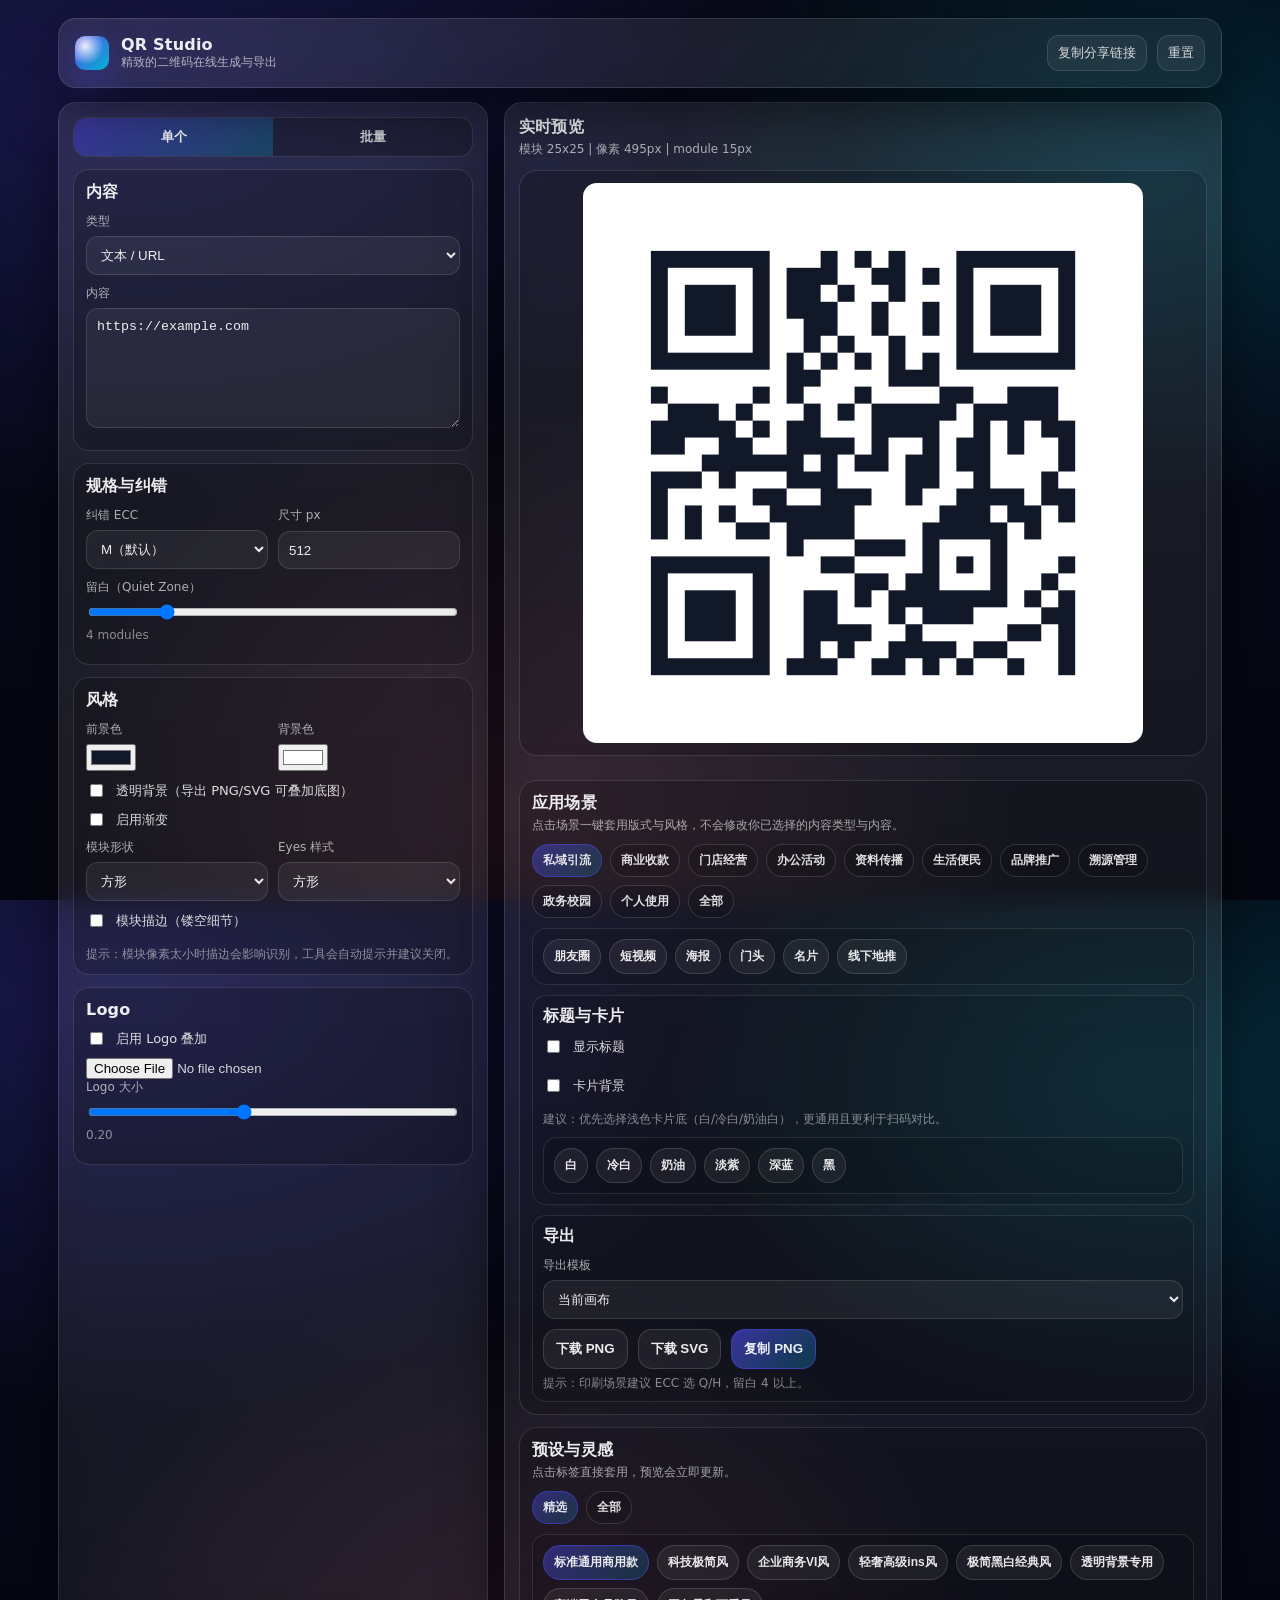
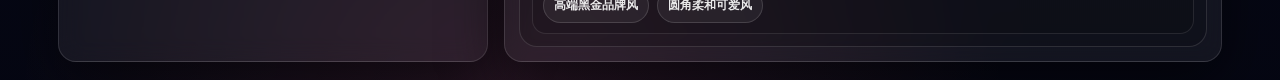
==== index.html @ b196298b "feat: add QR Studio static QR generator Co-authored-by: monkeycode-ai <monkeycode-ai@chaitin.com>" ====
<!doctype html>
<html lang="zh-Hans">
  <head>
    <meta charset="UTF-8" />
    <meta name="viewport" content="width=device-width, initial-scale=1" />
    <title>QR Studio</title>
    <meta name="description" content="精致、丰富、灵活的二维码在线生成工具" />
    <link rel="stylesheet" href="./assets/style.css" />
  </head>
  <body>
    <div class="app">
      <header class="topbar">
        <div class="brand">
          <div class="brandMark" aria-hidden="true"></div>
          <div>
            <div class="brandName">QR Studio</div>
            <div class="brandSub">精致的二维码在线生成与导出</div>
          </div>
        </div>
        <div class="topActions">
          <a class="link" href="#" id="btnShareLink">复制分享链接</a>
          <a class="link" href="#" id="btnReset">重置</a>
        </div>
      </header>

      <main class="layout">
        <section class="panel controls" aria-label="配置面板">
          <div class="segmented" role="tablist" aria-label="模式">
            <button class="segBtn" type="button" role="tab" aria-selected="true" data-mode="single">单个</button>
            <button class="segBtn" type="button" role="tab" aria-selected="false" data-mode="batch">批量</button>
          </div>

          <div class="card" id="singleMode">
            <div class="cardTitle">内容</div>
            <div class="row">
              <label class="field">
                <span class="label">类型</span>
                <select id="payloadType">
                  <option value="text">文本 / URL</option>
                  <option value="url">URL(UTM)</option>
                  <option value="wifi">WiFi</option>
                  <option value="vcard">名片 vCard</option>
                  <option value="mecard">名片 MeCard</option>
                  <option value="tel">电话</option>
                  <option value="sms">短信 SMS</option>
                  <option value="email">邮件 Email</option>
                  <option value="geo">地理位置</option>
                  <option value="event">日历事件</option>
                  <option value="image">图片链接</option>
                  <option value="file">文件下载</option>
                  <option value="audio">音频链接</option>
                  <option value="video">视频链接</option>
                  <option value="form">表单链接</option>
                  <option value="h5">H5 页面</option>
                  <option value="social">微信/QQ/抖音/小红书跳转</option>
                  <option value="multi">聚合码（多平台）</option>
                </select>
              </label>
            </div>

            <div id="payloadForm"></div>
          </div>

          <div class="card hidden" id="batchMode">
            <div class="cardTitle">批量内容</div>
            <div class="hint">每行一条内容（URL 或文本）。最多 50 条。</div>
            <label class="field">
              <span class="label">内容列表</span>
              <textarea id="batchInput" rows="6" placeholder="https://example.com\n欢迎关注我们\n..." spellcheck="false"></textarea>
            </label>

            <div class="row">
              <label class="field">
                <span class="label">文件名前缀</span>
                <input id="batchPrefix" type="text" value="qr" placeholder="qr" />
              </label>
            </div>

            <div class="row actions">
              <button class="btn" type="button" id="btnBatchPreview">生成列表</button>
              <button class="btn primary" type="button" id="btnBatchZip">ZIP 打包下载</button>
            </div>
          </div>

          <div class="card">
            <div class="cardTitle">规格与纠错</div>
            <div class="grid2">
              <label class="field">
                <span class="label">纠错 ECC</span>
                <select id="ecc">
                  <option value="M">M（默认）</option>
                  <option value="L">L（容量更大）</option>
                  <option value="Q">Q（更稳）</option>
                  <option value="H">H（最稳）</option>
                </select>
              </label>

              <label class="field">
                <span class="label">尺寸 px</span>
                <input id="sizePx" type="number" min="160" max="2048" step="16" value="512" />
              </label>
            </div>

            <label class="field">
              <span class="label">留白（Quiet Zone）</span>
              <input id="marginModules" type="range" min="1" max="16" value="4" />
              <div class="rangeMeta"><span id="marginModulesValue">4</span> modules</div>
            </label>
          </div>

          <div class="card">
            <div class="cardTitle">风格</div>

            <div class="grid2">
              <label class="field">
                <span class="label">前景色</span>
                <input id="fg" type="color" value="#0b1220" />
              </label>
              <label class="field">
                <span class="label">背景色</span>
                <input id="bg" type="color" value="#ffffff" />
              </label>
            </div>

            <div class="row">
              <label class="check">
                <input id="bgTransparent" type="checkbox" />
                <span>透明背景（导出 PNG/SVG 可叠加底图）</span>
              </label>
            </div>

            <div class="row">
              <label class="check">
                <input id="gradientEnabled" type="checkbox" />
                <span>启用渐变</span>
              </label>
            </div>

            <div class="grid2" id="gradientControls">
              <label class="field">
                <span class="label">渐变色 2</span>
                <input id="gradientColor2" type="color" value="#4f46e5" />
              </label>
              <label class="field">
                <span class="label">角度</span>
                <input id="gradientAngle" type="number" min="0" max="359" value="45" />
              </label>
            </div>

            <div class="grid2">
              <label class="field">
                <span class="label">模块形状</span>
                <select id="moduleShape">
                  <option value="square">方形</option>
                  <option value="rounded">圆角</option>
                  <option value="dot">圆点</option>
                  <option value="blob">连通圆角</option>
                  <option value="soft">柔和方块</option>
                </select>
              </label>
              <label class="field">
                <span class="label">Eyes 样式</span>
                <select id="eyeStyle">
                  <option value="square">方形</option>
                  <option value="rounded">圆角</option>
                  <option value="dot">圆点</option>
                  <option value="ring">圆环</option>
                  <option value="orbit">中心圆</option>
                  <option value="notched">切角</option>
                  <option value="double">双线框</option>
                </select>
              </label>
            </div>

            <div class="row">
              <label class="check">
                <input id="moduleInsetEnabled" type="checkbox" />
                <span>模块描边（镂空细节）</span>
              </label>
            </div>
            <label class="field" id="moduleInsetControls">
              <span class="label">强度</span>
              <input id="moduleInset" type="range" min="0.04" max="0.22" step="0.01" value="0.12" />
              <div class="rangeMeta"><span id="moduleInsetValue">0.12</span></div>
            </label>
            <div class="hint">提示：模块像素太小时描边会影响识别，工具会自动提示并建议关闭。</div>
          </div>

          <div class="card">
            <div class="cardTitle">Logo</div>
            <div class="row">
              <label class="check">
                <input id="logoEnabled" type="checkbox" />
                <span>启用 Logo 叠加</span>
              </label>
            </div>
            <div class="row">
              <input id="logoFile" type="file" accept="image/*" />
            </div>
            <label class="field">
              <span class="label">Logo 大小</span>
              <input id="logoScale" type="range" min="0.10" max="0.34" step="0.01" value="0.20" />
              <div class="rangeMeta"><span id="logoScaleValue">0.20</span></div>
            </label>
            <div class="hint" id="logoHint"></div>
          </div>

          <!-- 标题与卡片已整合到右侧“应用场景”，减少左侧页面长度 -->

          <!-- 预设与灵感已移动到右侧预览区，减少重复与操作 -->

           <!-- 导出已整合到右侧“应用场景”，减少左侧页面长度 -->

          <div class="toast" id="toast" role="status" aria-live="polite"></div>
        </section>

        <section class="panel preview" aria-label="预览">
          <div class="previewHeader">
            <div>
              <div class="previewTitle">实时预览</div>
              <div class="previewMeta" id="previewMeta">准备就绪</div>
            </div>
            <div class="warnings" id="warnings"></div>
          </div>

          <div class="canvasWrap">
            <canvas id="canvas" width="800" height="800"></canvas>
          </div>

          <div class="scenarioWrap" aria-label="应用场景">
            <div class="inspirationHeader">
              <div>
                <div class="inspirationTitle">应用场景</div>
                <div class="inspirationHint">点击场景一键套用版式与风格，不会修改你已选择的内容类型与内容。</div>
              </div>
            </div>

            <div class="presetFilters" id="sceneFilters" aria-label="场景筛选">
              <button class="chip" type="button" data-cat="private">私域引流</button>
              <button class="chip" type="button" data-cat="payment">商业收款</button>
              <button class="chip" type="button" data-cat="store">门店经营</button>
              <button class="chip" type="button" data-cat="office">办公活动</button>
              <button class="chip" type="button" data-cat="docs">资料传播</button>
              <button class="chip" type="button" data-cat="life">生活便民</button>
              <button class="chip" type="button" data-cat="brand">品牌推广</button>
              <button class="chip" type="button" data-cat="trace">溯源管理</button>
              <button class="chip" type="button" data-cat="gov">政务校园</button>
              <button class="chip" type="button" data-cat="personal">个人使用</button>
              <button class="chip" type="button" data-cat="all">全部</button>
            </div>

            <div class="presetButtonsWrap" aria-label="场景按钮区">
              <div class="presetButtons" id="sceneButtons" aria-label="场景按钮"></div>
            </div>

            <div class="sceneLayout" aria-label="场景版式">
              <div class="sceneLayoutTitle">标题与卡片</div>

              <div class="row">
                <label class="check">
                  <input id="captionEnabled" type="checkbox" />
                  <span>显示标题</span>
                </label>
              </div>
              <div class="grid2" id="captionControls">
                <label class="field">
                  <span class="label">标题</span>
                  <input id="captionTitle" type="text" placeholder="扫码访问" />
                </label>
                <label class="field">
                  <span class="label">副标题</span>
                  <input id="captionSubtitle" type="text" placeholder="example.com" />
                </label>
              </div>

              <div class="row" style="margin-top: 10px;">
                <label class="check">
                  <input id="cardEnabled" type="checkbox" checked />
                  <span>卡片背景</span>
                </label>
              </div>
              <div class="grid2" id="cardControls">
                <label class="field">
                  <span class="label">圆角</span>
                  <input id="cardRadius" type="number" min="0" max="48" value="20" />
                </label>
                <label class="field">
                  <span class="label">内边距</span>
                  <input id="cardPadding" type="number" min="0" max="64" value="22" />
                </label>
                <label class="field">
                  <span class="label">背景色</span>
                  <input id="cardBg" type="color" value="#ffffff" />
                </label>
              </div>

              <div class="hint" id="cardBgHint">建议：优先选择浅色卡片底（白/冷白/奶油白），更通用且更利于扫码对比。</div>
              <div class="presetButtonsWrap" id="cardBgSuggestions" aria-label="卡片背景色建议">
                <div class="presetButtons" aria-label="建议颜色">
                  <button class="presetBtn" type="button" data-color="#ffffff" title="#ffffff">白</button>
                  <button class="presetBtn" type="button" data-color="#f8fafc" title="#f8fafc">冷白</button>
                  <button class="presetBtn" type="button" data-color="#fff7ed" title="#fff7ed">奶油</button>
                  <button class="presetBtn" type="button" data-color="#f5f3ff" title="#f5f3ff">淡紫</button>
                  <button class="presetBtn" type="button" data-color="#0b1020" title="#0b1020">深蓝</button>
                  <button class="presetBtn" type="button" data-color="#070a12" title="#070a12">黑</button>
                </div>
              </div>
            </div>

            <div class="sceneLayout" aria-label="导出">
              <div class="sceneLayoutTitle">导出</div>

              <div class="row">
                <label class="field grow">
                  <span class="label">导出模板</span>
                  <select id="exportTemplate">
                    <option value="current">当前画布</option>
                    <option value="sticker800">贴纸 800x800</option>
                    <option value="card1200x800">名片 1200x800</option>
                    <option value="poster1080x1920">海报 1080x1920</option>
                    <option value="a4">A4 2480x3508</option>
                  </select>
                </label>
              </div>

              <div class="row actions">
                <button class="btn" type="button" id="btnPng">下载 PNG</button>
                <button class="btn" type="button" id="btnSvg">下载 SVG</button>
                <button class="btn primary" type="button" id="btnCopy">复制 PNG</button>
              </div>

              <div class="hint">提示：印刷场景建议 ECC 选 Q/H，留白 4 以上。</div>
            </div>
          </div>

          <div class="inspirationWrap" aria-label="预设与灵感">
            <div class="inspirationHeader">
              <div>
                <div class="inspirationTitle">预设与灵感</div>
                <div class="inspirationHint">点击标签直接套用，预览会立即更新。</div>
              </div>
            </div>

            <div class="presetFilters" id="presetFilters" aria-label="预设筛选">
              <button class="chip" type="button" data-tag="featured">精选</button>
              <button class="chip" type="button" data-tag="all">全部</button>
            </div>

            <div class="presetButtonsWrap" id="presetButtonsWrap" aria-label="灵感按钮区">
              <div class="presetButtons" id="presetButtons" aria-label="灵感按钮"></div>
            </div>
          </div>

          <div class="batchWrap hidden" id="batchResults">
            <div class="batchTitle">批量结果</div>
            <div class="batchGrid" id="batchGrid"></div>
          </div>
        </section>
      </main>
    </div>

    <script src="./assets/vendor/qrcode-generator.js"></script>
    <script type="module" src="./assets/app.js"></script>
  </body>
</html>
---- assets/style.css ----
:root {
  --bg: #070a12;
  --panel: rgba(255, 255, 255, 0.08);
  --panel2: rgba(255, 255, 255, 0.10);
  --stroke: rgba(255, 255, 255, 0.12);
  --text: rgba(255, 255, 255, 0.92);
  --muted: rgba(255, 255, 255, 0.65);
  --muted2: rgba(255, 255, 255, 0.50);
  --shadow: 0 18px 60px rgba(0, 0, 0, 0.55);
  --radius: 18px;
  --accent: #4f46e5;
  --accent2: #06b6d4;
  --danger: #fb7185;
}

* { box-sizing: border-box; }

html, body {
  height: 100%;
}

body {
  margin: 0;
  font-family: ui-sans-serif, system-ui, -apple-system, Segoe UI, Roboto, Helvetica, Arial, "Apple Color Emoji", "Segoe UI Emoji";
  color: var(--text);
  background:
    radial-gradient(1200px 700px at 10% 10%, rgba(79, 70, 229, 0.28), transparent 60%),
    radial-gradient(900px 600px at 90% 20%, rgba(6, 182, 212, 0.22), transparent 55%),
    radial-gradient(900px 800px at 40% 90%, rgba(251, 113, 133, 0.14), transparent 55%),
    linear-gradient(180deg, #050712, #060816 55%, #050611);
}

.app {
  max-width: 1200px;
  margin: 0 auto;
  padding: 18px;
}

.topbar {
  display: flex;
  justify-content: space-between;
  align-items: center;
  gap: 12px;
  padding: 16px;
  border-radius: var(--radius);
  background: linear-gradient(135deg, rgba(255, 255, 255, 0.10), rgba(255, 255, 255, 0.06));
  border: 1px solid var(--stroke);
  box-shadow: var(--shadow);
  position: sticky;
  top: 12px;
  backdrop-filter: blur(12px);
  z-index: 10;
}

.brand {
  display: flex;
  align-items: center;
  gap: 12px;
}

.brandMark {
  width: 34px;
  height: 34px;
  border-radius: 10px;
  background:
    radial-gradient(circle at 30% 30%, rgba(255,255,255,0.9), rgba(255,255,255,0.0) 55%),
    linear-gradient(135deg, var(--accent), var(--accent2));
  box-shadow: 0 12px 30px rgba(79, 70, 229, 0.35);
}

.brandName {
  font-weight: 700;
  letter-spacing: 0.2px;
}

.brandSub {
  font-size: 12px;
  color: var(--muted);
}

.topActions {
  display: flex;
  gap: 10px;
  align-items: center;
}

.link {
  color: rgba(255,255,255,0.82);
  text-decoration: none;
  font-size: 13px;
  padding: 8px 10px;
  border: 1px solid rgba(255,255,255,0.12);
  border-radius: 12px;
  background: rgba(255,255,255,0.06);
}

.link:hover {
  background: rgba(255,255,255,0.09);
}

.layout {
  display: grid;
  grid-template-columns: 430px 1fr;
  gap: 16px;
  margin-top: 14px;
}

.panel {
  border-radius: var(--radius);
  border: 1px solid var(--stroke);
  background: linear-gradient(180deg, rgba(255,255,255,0.10), rgba(255,255,255,0.06));
  box-shadow: var(--shadow);
  backdrop-filter: blur(12px);
}

.controls {
  padding: 14px;
}

.preview {
  padding: 14px;
  display: flex;
  flex-direction: column;
  gap: 12px;
}

.segmented {
  display: grid;
  grid-template-columns: 1fr 1fr;
  background: rgba(0,0,0,0.22);
  border: 1px solid rgba(255,255,255,0.12);
  border-radius: 14px;
  overflow: hidden;
  margin-bottom: 12px;
}

.segBtn {
  appearance: none;
  border: 0;
  background: transparent;
  color: rgba(255,255,255,0.78);
  padding: 10px 12px;
  font-weight: 600;
  cursor: pointer;
}

.segBtn[aria-selected="true"] {
  background: linear-gradient(135deg, rgba(79, 70, 229, 0.55), rgba(6, 182, 212, 0.25));
  color: rgba(255,255,255,0.96);
}

.card {
  border-radius: 16px;
  border: 1px solid rgba(255,255,255,0.12);
  background: rgba(0,0,0,0.18);
  padding: 12px;
  margin-bottom: 12px;
}

.cardTitle {
  font-weight: 700;
  margin-bottom: 10px;
  letter-spacing: 0.2px;
}

.row {
  display: flex;
  gap: 10px;
  align-items: center;
}

.actions {
  justify-content: flex-start;
}

.grow { flex: 1; }

.grid2 {
  display: grid;
  grid-template-columns: 1fr 1fr;
  gap: 10px;
}

.field {
  display: grid;
  gap: 6px;
  margin-bottom: 10px;
  width: 100%;
}

.label {
  font-size: 12px;
  color: var(--muted);
}

input[type="text"],
input[type="number"],
textarea,
select {
  width: 100%;
  color: rgba(255,255,255,0.92);
  background: rgba(255,255,255,0.06);
  border: 1px solid rgba(255,255,255,0.12);
  border-radius: 12px;
  padding: 10px 10px;
  outline: none;
}

textarea {
  resize: vertical;
  min-height: 120px;
}

input[type="file"] {
  width: 100%;
  color: rgba(255,255,255,0.82);
}

input:focus, textarea:focus, select:focus {
  border-color: rgba(79, 70, 229, 0.7);
  box-shadow: 0 0 0 3px rgba(79, 70, 229, 0.18);
}

.check {
  display: flex;
  gap: 10px;
  align-items: center;
  color: rgba(255,255,255,0.85);
  font-size: 13px;
  margin-bottom: 10px;
}

.btn {
  appearance: none;
  border: 1px solid rgba(255,255,255,0.14);
  background: rgba(255,255,255,0.06);
  color: rgba(255,255,255,0.92);
  padding: 10px 12px;
  border-radius: 14px;
  cursor: pointer;
  font-weight: 650;
}

.btn:hover {
  background: rgba(255,255,255,0.09);
}

.btn.primary {
  border-color: rgba(79,70,229,0.55);
  background: linear-gradient(135deg, rgba(79,70,229,0.65), rgba(6,182,212,0.26));
}

.btn.primary:hover {
  filter: brightness(1.03);
}

.hint {
  color: var(--muted2);
  font-size: 12px;
  line-height: 1.35;
  margin-top: 6px;
}

.rangeMeta {
  font-size: 12px;
  color: var(--muted2);
}

#moduleInsetControls.hidden {
  display: none;
}

.hidden { display: none !important; }

.previewHeader {
  display: flex;
  justify-content: space-between;
  align-items: flex-start;
  gap: 12px;
}

.previewTitle {
  font-weight: 800;
  letter-spacing: 0.2px;
}

.previewMeta {
  color: var(--muted);
  font-size: 12px;
  margin-top: 3px;
}

.warnings {
  display: grid;
  gap: 8px;
  min-width: 240px;
}

.warn {
  border: 1px solid rgba(251, 113, 133, 0.28);
  background: rgba(251, 113, 133, 0.10);
  color: rgba(255,255,255,0.92);
  border-radius: 14px;
  padding: 10px 10px;
  font-size: 12px;
  line-height: 1.35;
}

.canvasWrap {
  border-radius: 18px;
  border: 1px solid rgba(255,255,255,0.12);
  background: rgba(0,0,0,0.16);
  padding: 12px;
  display: grid;
  place-items: center;
}

canvas {
  width: min(560px, 100%);
  height: auto;
  border-radius: 14px;
}

.batchWrap {
  border-radius: 18px;
  border: 1px solid rgba(255,255,255,0.12);
  background: rgba(0,0,0,0.16);
  padding: 12px;
}

.inspirationWrap {
  border-radius: 18px;
  border: 1px solid rgba(255,255,255,0.12);
  background: rgba(0,0,0,0.16);
  padding: 12px;
}

.scenarioWrap {
  border-radius: 18px;
  border: 1px solid rgba(255,255,255,0.12);
  background: rgba(0,0,0,0.16);
  padding: 12px;
  margin-top: 12px;
}

.sceneLayout {
  margin-top: 10px;
  border-radius: 14px;
  border: 1px solid rgba(255,255,255,0.10);
  background: rgba(0,0,0,0.10);
  padding: 10px;
}

.sceneLayoutTitle {
  font-weight: 800;
  letter-spacing: 0.2px;
  margin-bottom: 10px;
}

.inspirationHeader {
  display: flex;
  justify-content: space-between;
  align-items: flex-start;
  gap: 12px;
  margin-bottom: 8px;
}

.inspirationTitle {
  font-weight: 800;
  letter-spacing: 0.2px;
}

.inspirationHint {
  color: rgba(255,255,255,0.62);
  font-size: 12px;
  margin-top: 3px;
}

.batchTitle {
  font-weight: 750;
  margin-bottom: 10px;
}

.batchGrid {
  display: grid;
  grid-template-columns: repeat(2, minmax(0, 1fr));
  gap: 10px;
}

.batchItem {
  border: 1px solid rgba(255,255,255,0.12);
  border-radius: 16px;
  background: rgba(255,255,255,0.06);
  padding: 10px;
  display: grid;
  gap: 8px;
}

.batchItem img {
  width: 100%;
  border-radius: 12px;
  border: 1px solid rgba(255,255,255,0.10);
}

.batchItem .mini {
  font-size: 12px;
  color: rgba(255,255,255,0.80);
  overflow: hidden;
  text-overflow: ellipsis;
  white-space: nowrap;
}

.presetButtonsWrap {
  margin-top: 10px;
}

.presetButtonsWrap {
  border-radius: 14px;
  border: 1px solid rgba(255,255,255,0.10);
  background: rgba(0,0,0,0.10);
  padding: 10px;
}

.presetButtons {
  display: flex;
  gap: 8px;
  flex-wrap: wrap;
}

.presetBtn {
  appearance: none;
  border: 1px solid rgba(255,255,255,0.14);
  background: rgba(255,255,255,0.06);
  color: rgba(255,255,255,0.90);
  padding: 8px 10px;
  border-radius: 999px;
  cursor: pointer;
  font-weight: 700;
  font-size: 12px;
}

.presetBtn:hover {
  background: rgba(255,255,255,0.09);
}

.presetBtn:focus {
  outline: none;
  box-shadow: 0 0 0 3px rgba(79, 70, 229, 0.18);
  border-color: rgba(79, 70, 229, 0.45);
}

.presetBtn.active {
  border-color: rgba(79,70,229,0.55);
  background: linear-gradient(135deg, rgba(79,70,229,0.45), rgba(6,182,212,0.18));
}

.presetFilters {
  display: flex;
  gap: 8px;
  flex-wrap: wrap;
  margin-top: 10px;
}

.chip {
  appearance: none;
  border: 1px solid rgba(255,255,255,0.14);
  background: rgba(0,0,0,0.12);
  color: rgba(255,255,255,0.86);
  padding: 7px 10px;
  border-radius: 999px;
  cursor: pointer;
  font-weight: 650;
  font-size: 12px;
}

.chip.active {
  border-color: rgba(79,70,229,0.55);
  background: linear-gradient(135deg, rgba(79,70,229,0.45), rgba(6,182,212,0.18));
}


.toast {
  position: fixed;
  left: 50%;
  bottom: 22px;
  transform: translateX(-50%);
  background: rgba(0,0,0,0.55);
  border: 1px solid rgba(255,255,255,0.14);
  color: rgba(255,255,255,0.92);
  padding: 10px 12px;
  border-radius: 14px;
  box-shadow: 0 16px 40px rgba(0,0,0,0.45);
  backdrop-filter: blur(10px);
  opacity: 0;
  pointer-events: none;
  transition: opacity 160ms ease;
}

.toast.show {
  opacity: 1;
}

@media (max-width: 980px) {
  .layout {
    grid-template-columns: 1fr;
  }
  .warnings {
    min-width: 0;
  }
  canvas {
    width: min(680px, 100%);
  }
  .batchGrid {
    grid-template-columns: 1fr;
  }
}
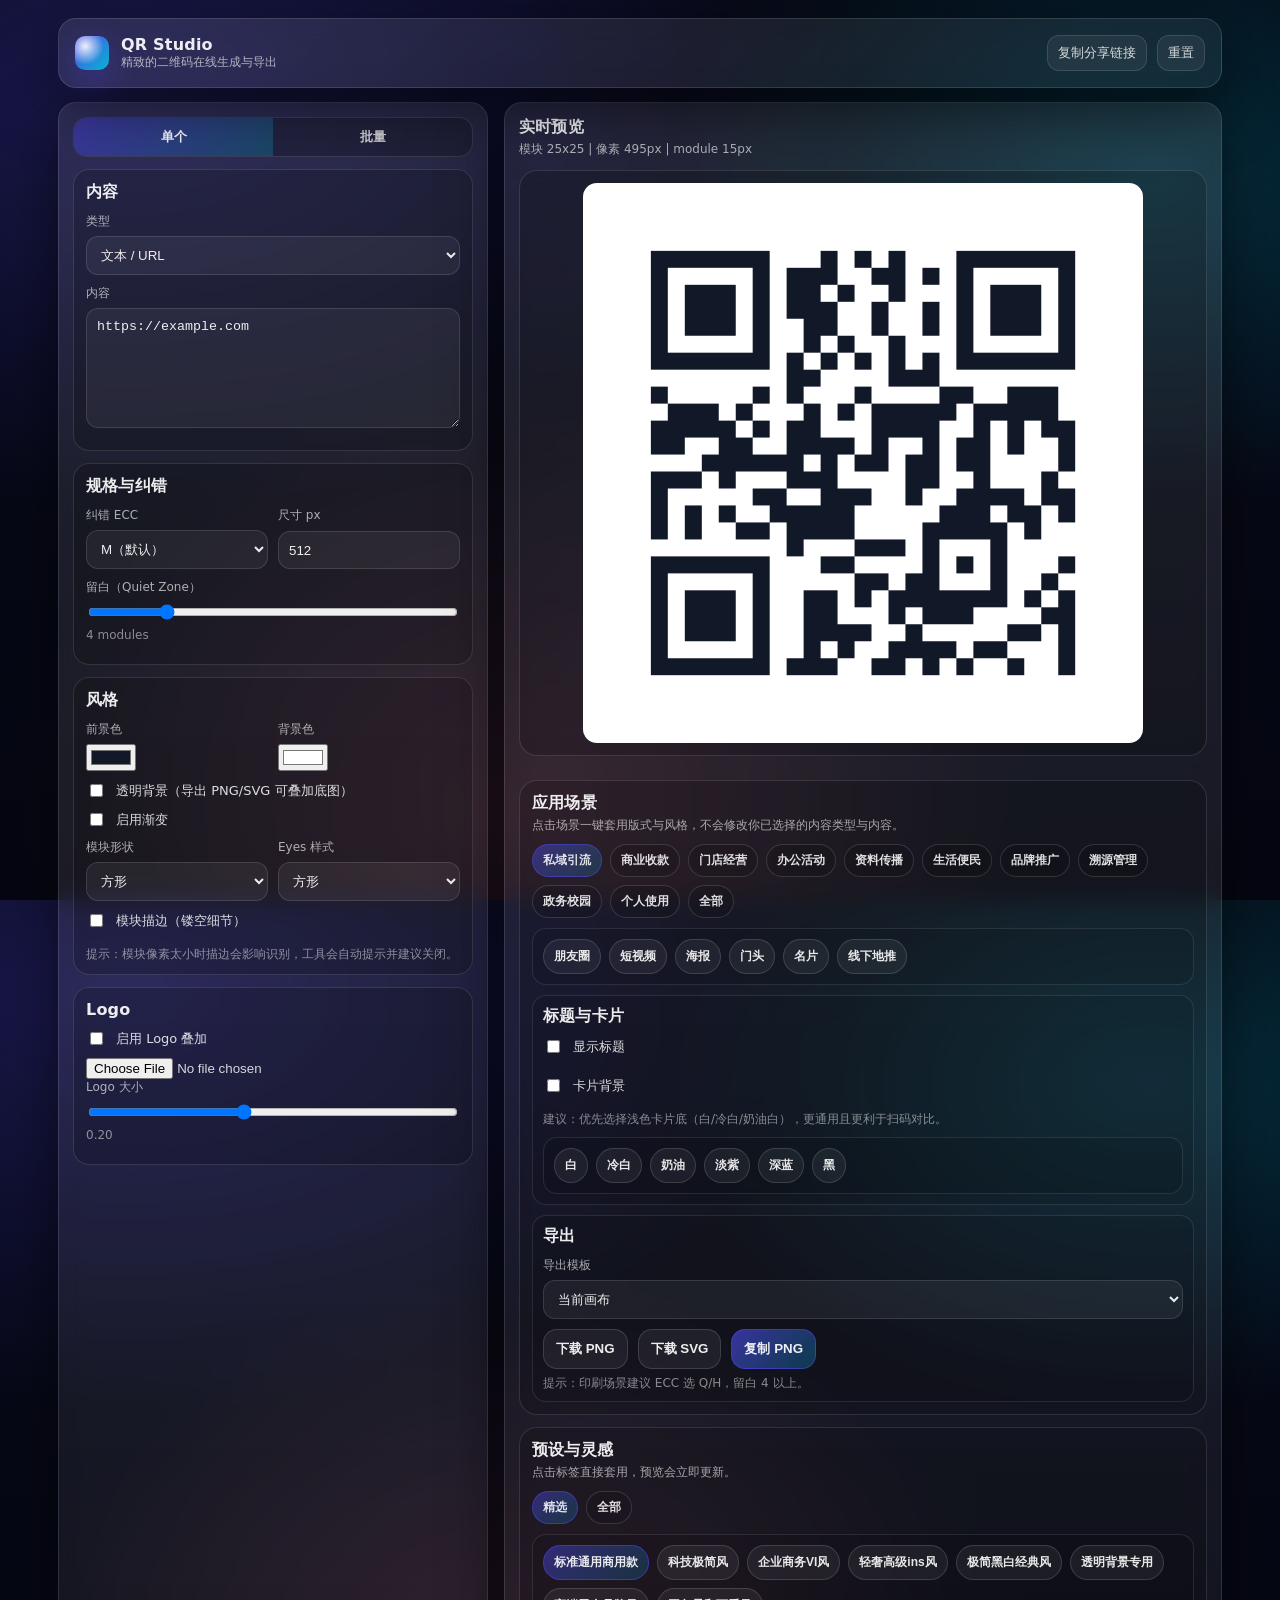
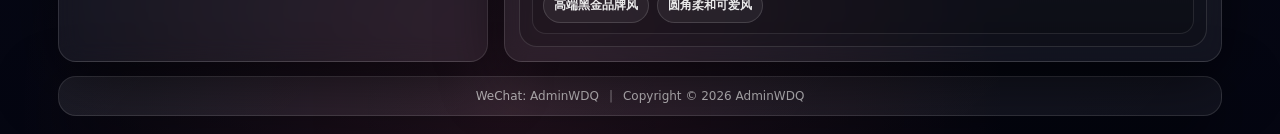
==== commit b20a6f1d: "chore: add footer contact and copyright Co-authored-by: monkeycode-ai <monkeycode-ai@chaitin.com>" ====
--- a/index.html
+++ b/index.html
@@ -357,9 +357,23 @@
           </div>
         </section>
       </main>
+
+      <footer class="siteFooter" aria-label="页脚">
+        <div class="siteFooterInner">
+          <span>WeChat: AdminWDQ</span>
+          <span class="sep" aria-hidden="true">|</span>
+          <span>Copyright © <span id="footerYear"></span> AdminWDQ</span>
+        </div>
+      </footer>
     </div>
 
     <script src="./assets/vendor/qrcode-generator.js"></script>
     <script type="module" src="./assets/app.js"></script>
+    <script>
+      (function () {
+        const el = document.getElementById('footerYear');
+        if (el) el.textContent = String(new Date().getFullYear());
+      })();
+    </script>
   </body>
 </html>
--- a/assets/style.css
+++ b/assets/style.css
@@ -105,6 +105,29 @@
   margin-top: 14px;
 }
 
+.siteFooter {
+  margin-top: 14px;
+  padding: 12px 14px;
+  border-radius: var(--radius);
+  border: 1px solid var(--stroke);
+  background: linear-gradient(135deg, rgba(255, 255, 255, 0.08), rgba(255, 255, 255, 0.05));
+  box-shadow: var(--shadow);
+  color: rgba(255,255,255,0.70);
+  font-size: 12px;
+}
+
+.siteFooterInner {
+  display: flex;
+  gap: 10px;
+  flex-wrap: wrap;
+  align-items: center;
+  justify-content: center;
+}
+
+.siteFooter .sep {
+  opacity: 0.55;
+}
+
 .panel {
   border-radius: var(--radius);
   border: 1px solid var(--stroke);
